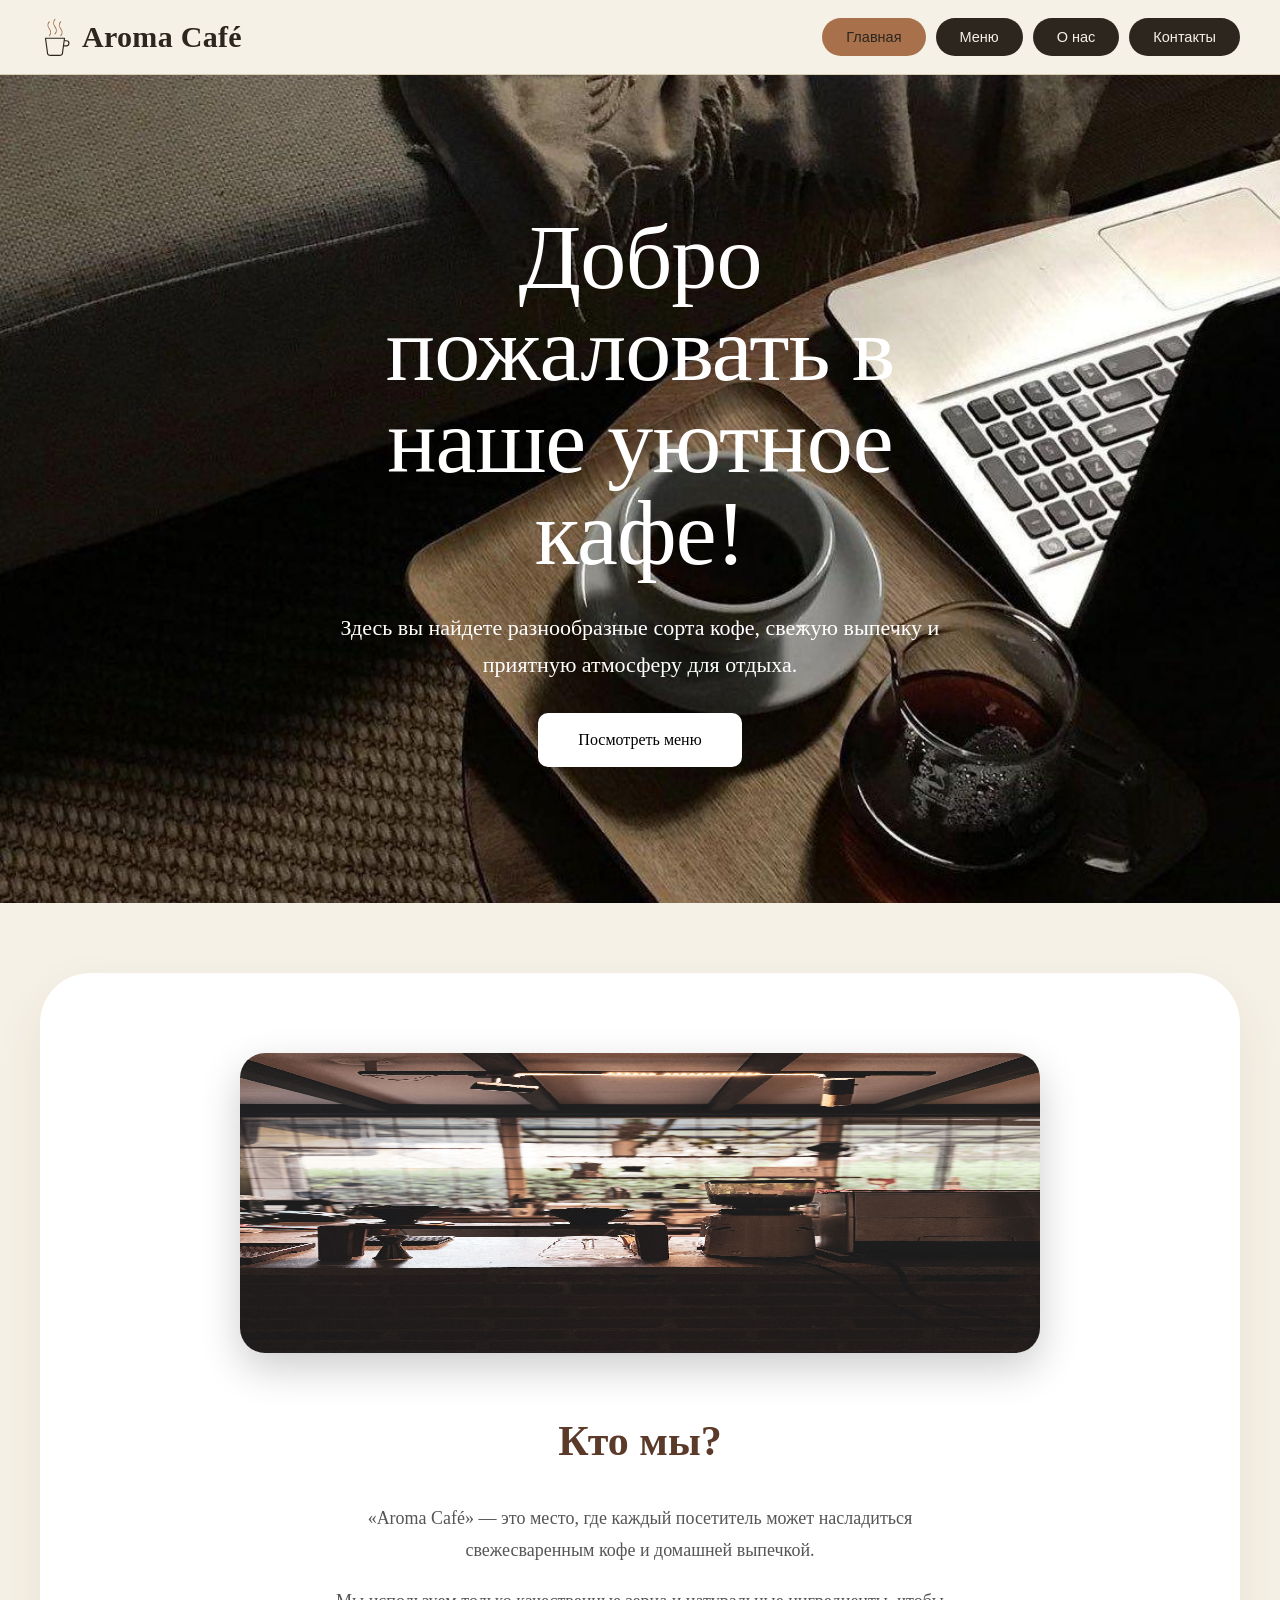
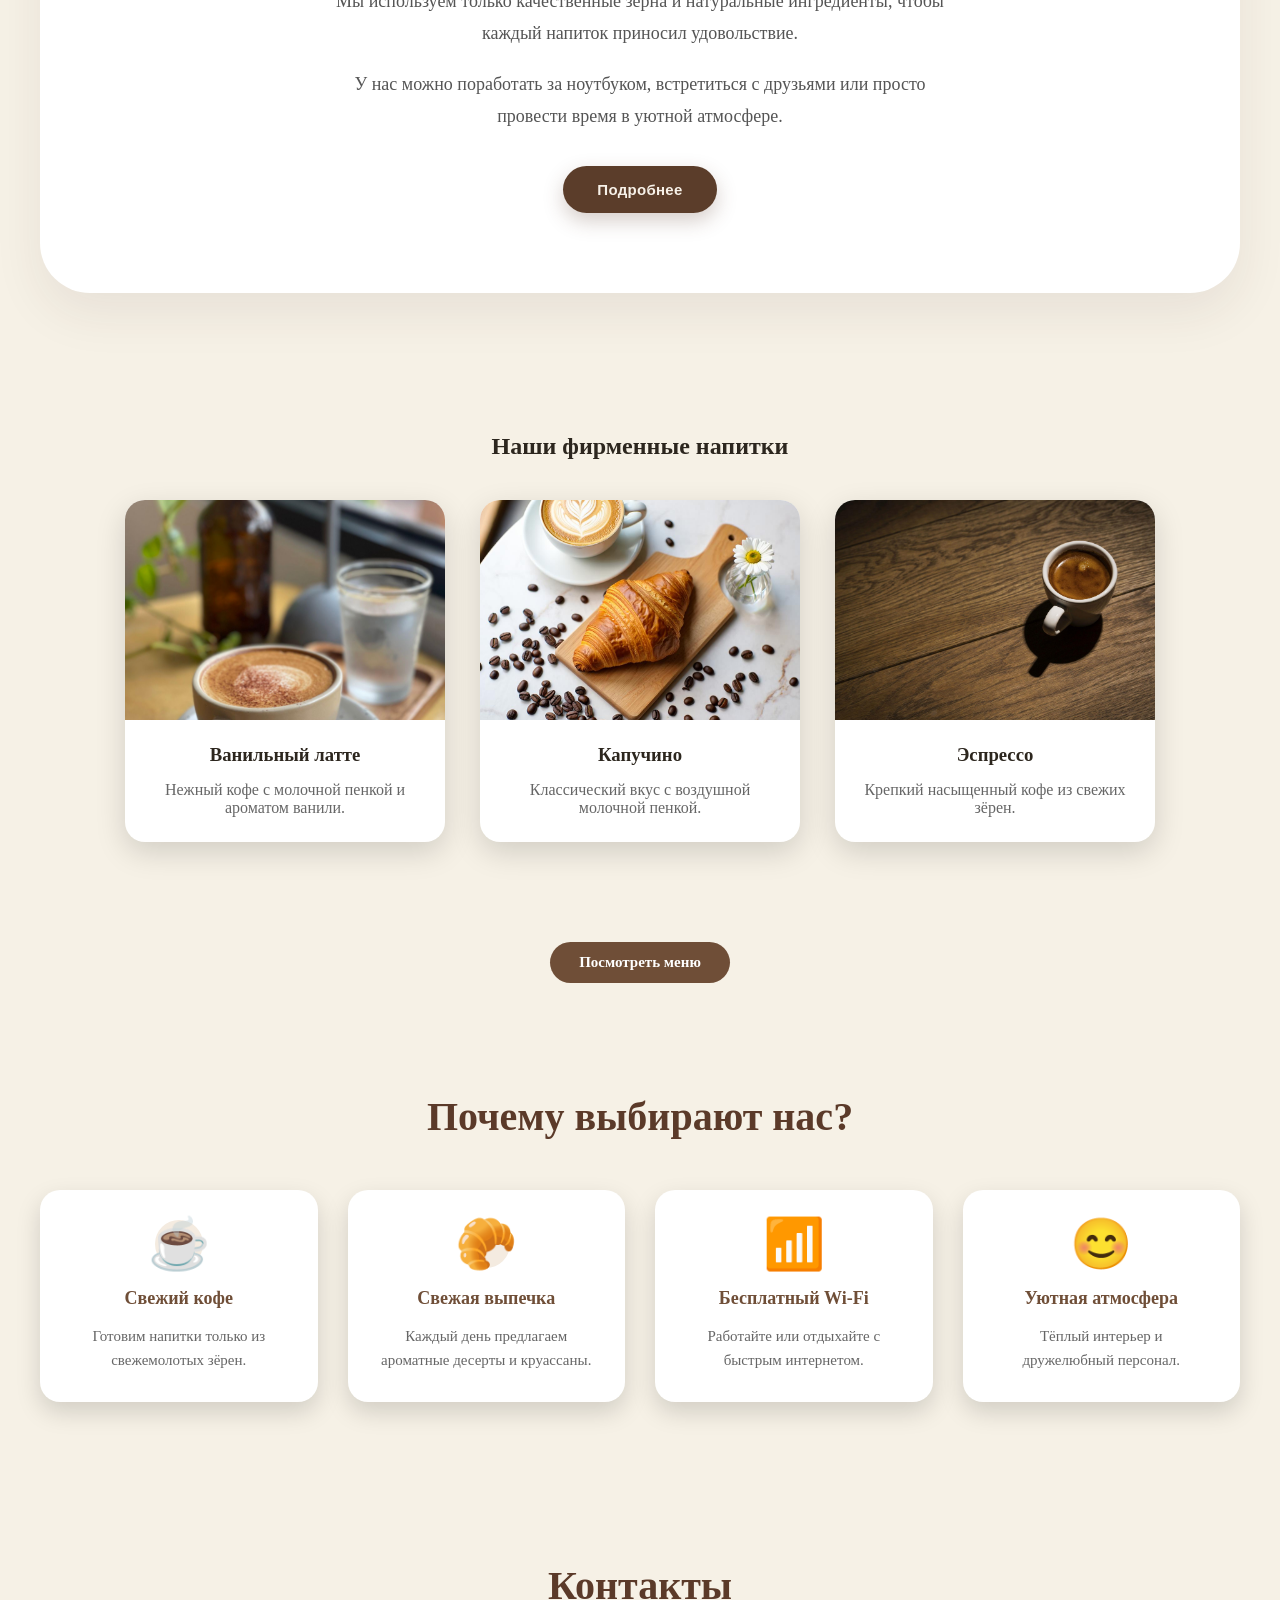
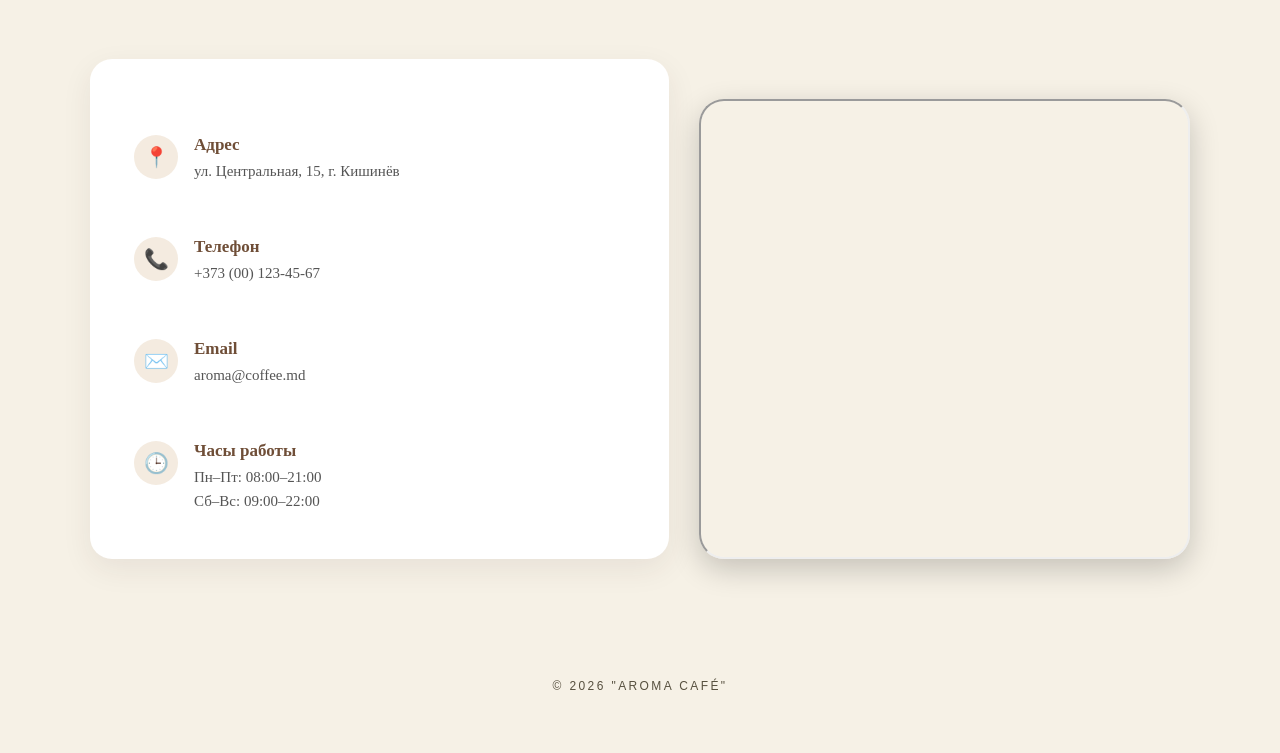
==== index.html @ 054bdc5b "Add files via upload" ====
<!DOCTYPE html>
<html lang="ru">
<head>
    <meta charset="UTF-8">
    <meta name="viewport" content="width=device-width, initial-scale=1.0">
    <title>Aroma Cafe</title>
    <link rel="stylesheet" href="style.css">
</head>
    <body>
         <header>
    <a href="#" class="brand">
      <svg viewBox="0 0 46 60" fill="none" xmlns="http://www.w3.org/2000/svg">
        <path d="M14 6C14 6 9 11 14 17C19 23 14 28 14 28" stroke="#a9714b" stroke-width="1.6" stroke-linecap="round"/>
        <path d="M23 2C23 2 18 8 23 14C28 20 23 25 23 25" stroke="#a9714b" stroke-width="1.6" stroke-linecap="round"/>
        <path d="M32 6C32 6 27 11 32 17C37 23 32 28 32 28" stroke="#a9714b" stroke-width="1.6" stroke-linecap="round"/>
        <path d="M8 32H38L35 54C35 56.7614 32.7614 59 30 59H16C13.2386 59 11 56.7614 11 54L8 32Z" stroke="#2c261e" stroke-width="1.8" stroke-linejoin="round"/>
        <path d="M38 36H41C43.2091 36 45 37.7909 45 40C45 42.2091 43.2091 44 41 44H36.5" stroke="#2c261e" stroke-width="1.8" stroke-linecap="round"/>
      </svg>
      <span>Aroma Сafé</span>
    </a>
    <nav>
      <a href="index.html" class="active">Главная</a>
      <a href="menu.html">Меню</a>
      <a href="about.html">О нас</a>
      <a href="contact.html">Контакты</a>
    </nav>
  </header>
 
        <main>
           <section class="hero">

    <div class="hero-content">
        <h1>Добро пожаловать в наше уютное кафе!</h1>

        <p>
            Здесь вы найдете разнообразные сорта кофе,
            свежую выпечку и приятную атмосферу
            для отдыха.
        </p>

        <a href="menu.html" class="hero-btn">
            Посмотреть меню
        </a>
    </div>

    <div class="hero-image">
        <img src="photo 4.jpeg" alt="Кофе">
    </div>

</section>
            
            <section class="abouting">
                <div class="about-image">
        <img src="photo coffeini.jpg"  alt="Наша кофейня">
    </div>
    <div class="about-text">
        <h2>Кто мы?</h2>
        <p>«Aroma Сafé» — это место, где каждый посетитель может насладиться свежесваренным кофе и домашней выпечкой.</p>
        <p> Мы используем только качественные зерна и натуральные ингредиенты, чтобы каждый напиток приносил удовольствие.</p>
        <p> У нас можно поработать за ноутбуком, встретиться с друзьями или просто провести время в уютной атмосфере.</p>
        <a href="about.html" class="button">Подробнее</a>
    </div>
</section>
            <section class="specials">
    <h2>Наши фирменные напитки</h2>

    <div class="cards">

        <div class="card">
            <img src="photo 2.jpeg" alt="Латте">
            <h3>Ванильный латте</h3>
            <p>Нежный кофе с молочной пенкой и ароматом ванили.</p>
        </div>

        <div class="card">
            <img src="photo.jpeg" alt="Капучино">
            <h3>Капучино</h3>
            <p>Классический вкус с воздушной молочной пенкой.</p>
        </div>

        <div class="card">
            <img src="photo 3.jpeg" alt="Эспрессо">
            <h3>Эспрессо</h3>
            <p>Крепкий насыщенный кофе из свежих зёрен.</p>
        </div>

    </div>
</section>
 <a href="menu.html" class="buttons">Посмотреть меню</a>
           <section class="advantages">
    <h2>Почему выбирают нас?</h2>

    <div class="advantages-container">

        <div class="advantage-card">
            <div class="icon">☕</div>
            <h3>Свежий кофе</h3>
            <p>Готовим напитки только из свежемолотых зёрен.</p>
        </div>

        <div class="advantage-card">
            <div class="icon">🥐</div>
            <h3>Свежая выпечка</h3>
            <p>Каждый день предлагаем ароматные десерты и круассаны.</p>
        </div>

        <div class="advantage-card">
            <div class="icon">📶</div>
            <h3>Бесплатный Wi-Fi</h3>
            <p>Работайте или отдыхайте с быстрым интернетом.</p>
        </div>

        <div class="advantage-card">
            <div class="icon">😊</div>
            <h3>Уютная атмосфера</h3>
            <p>Тёплый интерьер и дружелюбный персонал.</p>
        </div>

    </div>
</section>
            <section class="contacts">
    <h2>Контакты</h2>

    <div class="contact-container">
        <div class="contact-card">
            <div class="contact-item">
                <span>📍</span>
                <div>
                    <h3>Адрес</h3>
                    <p>ул. Центральная, 15, г. Кишинёв</p>
                </div>
            </div>
            <div class="contact-item">
                <span>📞</span>
                <div>
                    <h3>Телефон</h3>
                    <p>+373 (00) 123-45-67</p>
                </div>
            </div>
            <div class="contact-item">
                <span>✉️</span>
                <div>
                    <h3>Email</h3>
                    <p>aroma@coffee.md</p>
                </div>
            </div>
            <div class="contact-item">
                <span>🕒</span>
                <div>
                    <h3>Часы работы</h3>
                    <p>
                        Пн–Пт: 08:00–21:00<br>
                        Сб–Вс: 09:00–22:00
                    </p>
                    
                </div>
            </div>
</div>
        <div class="map">
    <iframe src="https://www.google.com/maps/embed?pb=!1m14!1m12!1m3!1d10874.224005740363!2d28.87950883563349!3d47.04894262319105!2m3!1f0!2f0!3f0!3m2!1i1024!2i768!4f13.1!5e0!3m2!1sru!2s!4v1784587267596!5m2!1sru!2s" 
    width="400" 
    height="300" s
    tyle="border:0;" 
    allowfullscreen="" 
    loading="lazy" 
    referrerpolicy="strict-origin-when-cross-origin"></iframe>
</div>
    </div>
</section>
        </main>
       <footer>© 2026 "Aroma Сafé"</footer>
    
<script src="script.js"></script>    
</body>
</html>
---- style.css ----
body {
    font-family: Arial, sans-serif;
    background-color: #fbf9f7;
    color: #3b2416;
}
 header{
    position: sticky;
    top: 0;
    z-index: 50;
    display:flex;
    align-items:center;
    justify-content:space-between;
    gap: 24px;
    padding: 18px 40px;
    background: var(--cream);
    border-bottom: 1px solid var(--line);
  }
 
  .brand{
    display:flex;
    align-items:center;
    gap: 12px;
    text-decoration:none;
    color: var(--ink);
  }
  .brand svg{ width: 30px; height: 38px; flex-shrink: 0; }
  .brand span{
    font-family:'Playfair Display', serif;
    font-weight: 600;
    font-size: 30px;
    letter-spacing: 0.01em;
  }
 
  nav{
    display:flex;
    align-items:center;
    gap: 10px;
    flex-wrap: wrap;
  }
  nav a{
    font-family:'Jost', sans-serif;
    font-size: 14.5px;
    font-weight: 500;
    color: var(--cream);
    text-decoration:none;
    background: var(--ink);
    padding: 11px 24px;
    border-radius: 999px;
    transition: background .25s ease, color .25s ease;
    white-space: nowrap;
  }
  nav a:hover{ background: #46392a; }
  nav a.active{
    background: var(--copper);
    color: var(--ink);
  }
 
  @media (max-width: 720px){
    header{
      flex-direction: column;
      align-items: flex-start;
      padding: 16px 20px;
    }
    nav{ width: 100%; justify-content: flex-start; }
    nav a{ padding: 9px 16px; font-size: 13.5px; }
  }
.hero {
    min-height: 100vh;
    display: flex;
    align-items: center;
    padding-left: 100px;
    padding-top: 90px;
    position: relative;
    overflow: hidden;
}

.hero-image {
    position: absolute;
    width: 100%;
    height: 100%;
    top: 0;
    left: 0;
}

.hero-image img {
    width: 100%;
    height: 100%;
    object-fit: cover;
    object-position: center;
}

.hero-content {
    color: white;
    position: relative;
    z-index: 2;
    max-width: 650px;
}

.hero-content h1{

    font-size:65px;

    line-height:1.2;

}

.hero-content p{

    margin:30px 0;

    font-size:22px;

    line-height:1.7;

}
.hero-btn{

    display:inline-block;

    padding:18px 40px;

    background:white;

    color:black;

    border-radius:10px;

    text-decoration:none;

}

main {
    padding-top: 0px;
}
.abouting{
    background: var(--bg-card);
    max-width: 900px;
    width: 100%;
    border-radius: 32px;
    padding: 40px 40px 56px;
    box-shadow: 0 20px 50px rgba(62, 42, 32, 0.08);
}

 .about-image{
    flex:1;
}

.about-image img{
    width: 800px;
    height: 300px;
    border-radius:25px;
    box-shadow:0 15px 40px rgba(0,0,0,.2);
    transition:.5s;
}

.about-image img:hover{
    transform:scale(1.04);
}
.about-text{
  text-align: center;
  flex:1;
}

.about-text h2{
  font-family: 'Fraunces', serif;
    font-weight: 600;
    font-size: clamp(28px, 4vw, 40px);
    color: var(--coffee-heading);
    margin: 0 0 28px;
    position: relative;
    display: inline-block;
}

.about-text h2::after{
  content: "";
    display: block;
    width: 46px;
    height: 3px;
    background: var(--coffee-btn);
    border-radius: 2px;
    margin: 14px auto 0;
    opacity: 0.6;
}

.about-text p{
  color: var(--coffee-body);
    font-size: 17px;
    line-height: 1.7;
    max-width: 640px;
    margin: 0 auto 18px;
  }

.about-text p:last-of-type{
  margin-bottom: 34px;
}

.button{
  display: inline-block;
  background: #5B3D2A;
  color: #F7F1E8;
  font-family: 'Nunito Sans', sans-serif;
  font-weight: 700;
  font-size: 15px;
  letter-spacing: 0.3px;
  text-decoration: none;
  padding: 15px 34px;
  border-radius: 999px;
  border: none;
  cursor: pointer;
  transition: background 0.25s ease, transform 0.25s ease, box-shadow 0.25s ease;
  box-shadow: 0 8px 20px rgba(91, 61, 42, 0.25);
}

.button:hover{
  background: #452D1E;
  transform: translateY(-2px);
  box-shadow: 0 12px 26px rgba(91, 61, 42, 0.32);
}

.button:focus-visible{
  outline: 3px solid #C9A27A;
  outline-offset: 3px;
}

@media (max-width: 640px){
  .abouting{
    padding: 24px 20px 40px;
    border-radius: 24px;
  }
  
  .about-text p{
    font-size: 15.5px;
  }
}
.buttons {
    padding: 12px 24px;
    background-color: #6f4e37 ;
    color: #fff;
    text-decoration: none;
    border-radius: 24px;
    font-size: 15px;
    font-weight: 600;
    cursor: pointer;
    width: 180px;
    display: block;
    text-align: center;
     margin: 30px auto;
}
.buttons:hover {
    background-color: #5a3e2d;
}
.advantages{
    padding: 80px 40px;
    text-align: center;
}

.advantages h2{
    font-size: 40px;
    color: #5b3a29;
    margin-bottom: 50px;
}

.advantages-container{
    display: flex;
    justify-content: center;
    flex-wrap: nowrap;
    gap: 20px;
    max-width: 1200px;
    margin: 0 auto;
}

.advantage-card{
    flex: 1 1 0;
    min-width: 0;
    padding: 36px 24px;
    background: #fff;
    border-radius: 20px;
    box-shadow: 0 8px 24px rgba(62, 42, 32, 0.06);
    transition: transform 0.3s ease, box-shadow 0.3s ease;
}

.advantage-card:hover{
    transform: translateY(-8px);
    box-shadow: 0 16px 36px rgba(62, 42, 32, 0.14);
}

.icon{
    width: 48px;
    height: 48px;
    display: flex;
    align-items: center;
    justify-content: center;
    margin: 0 auto 16px;
    background: #F4EBE0;
    border-radius: 50%;
    font-size: 20px;
}

.advantage-card h3{
    margin-bottom: 12px;
    color: #6f4e37;
    font-size: 18px;
}

.advantage-card p{
    color: #666;
    line-height: 1.6;
    font-size: 15px;
}
.abouting {
    background-color: #ffffff;
    padding: 30px;
    text-align: center;
    border-radius: 50px;
    margin: 30px auto;
    display: flex;
    flex-direction: column;
    align-items: center;
}
.about-intro {
    background-color: #ffffff;
    font-size: 20px;
    display: flex;
    flex-direction: column;
    align-items: center;
    color: #342419;
    margin-bottom: 20px;
    text-align: center;
    border-radius: 40px;
    padding: 30px;
    margin: 30px auto;
}
.font {
    font-size: 40px;
    color: #3b2416;
}
.contacts{
    padding: 80px 40px;
    text-align: center;
}

.contacts h2{
    font-size: 40px;
    color: #5b3a29;
    margin-bottom: 50px;
}

.contact-container{
    display: flex;
    justify-content: center;
    align-items: stretch;
    gap: 30px;
    max-width: 1100px;
    margin: 0 auto;
}

.contact-card{
    background: #fff;
    padding: 40px;
    border-radius: 24px;
    box-shadow: 0 10px 30px rgba(62, 42, 32, 0.08);
    flex: 1;
    text-align: left;
    display: flex;
    flex-direction: column;
    justify-content: center;
}

.contact-item{
    display: flex;
    align-items: flex-start;
    gap: 18px;
    margin-bottom: 28px;
}

.contact-item:last-child{
    margin-bottom: 0;
}

.contact-item span{
    width: 44px;
    height: 44px;
    flex-shrink: 0;
    display: flex;
    align-items: center;
    justify-content: center;
    background: #F4EBE0;
    border-radius: 50%;
    font-size: 20px;
}

.contact-item h3{
    margin: 0 0 4px;
    color: #6f4e37;
    font-size: 17px;
}

.contact-item p{
    margin: 0;
    color: #555;
    font-size: 15px;
    line-height: 1.6;
}

.map{
    flex: 1;
    display: flex;
    flex-direction: column;
}

.map h3{
    color: #6f4e37;
    font-size: 20px;
    margin: 0 0 16px;
    text-align: center;
}

.map iframe{
    width: 100%;
    flex: 1;
    border-radius: 24px;
    box-shadow: 0 10px 30px rgba(62, 42, 32, 0.08);
    display: block;
}
.footer p {
    background-color: #f8f1e7;
    color: #000000;
    text-align: center;
    padding: 20px 0;
}
:root{
    --cream: #f6f1e6;
    --cream-deep: #efe7d6;
    --ink: #2c261e;
    --ink-soft: #57503f;
    --copper: #a9714b;
    --copper-soft: #c79068;
    --line: #d9cdb4;
  }

  *{box-sizing:border-box; margin:0; padding:0;}

  body{
    background: var(--cream);
    color: var(--ink);
    font-family:'Cormorant Garamond', serif;
    -webkit-font-smoothing: antialiased;
  }

  .eyebrow{
    font-family:'Jost', sans-serif;
    font-size: 13px;
    letter-spacing: 0.35em;
    text-transform: uppercase;
    color: var(--copper);
    font-weight: 500;
  }

  .hero{
    min-height: 92vh;
    display:flex;
    flex-direction:column;
    align-items:center;
    justify-content:center;
    text-align:center;
    padding: 60px 24px;
    position:relative;
    overflow:hidden;
  }

  .hero::before{
    content:"";
    position:absolute;
    top:-120px; left:50%;
    transform:translateX(-50%);
    width:560px; height:560px;
    background: radial-gradient(circle, rgba(169,113,75,0.10) 0%, rgba(169,113,75,0) 70%);
    pointer-events:none;
  }

  .steam{
    width: 46px;
    height: 60px;
    margin-bottom: 22px;
    opacity: 0.85;
  }

  .hero .eyebrow{ margin-bottom: 22px; }

  .hero h1{
    font-family:'Playfair Display', serif;
    font-weight: 500;
    font-size: clamp(48px, 9vw, 92px);
    line-height: 1;
    letter-spacing: -0.01em;
  }
  .hero h1 em{
    font-style: italic;
    font-weight: 500;
    color: var(--copper);
  }

  .divider{
    display:flex;
    align-items:center;
    gap: 14px;
    margin: 34px 0 22px;
  }
  .divider .bar{
    width: 90px;
    height: 1px;
    background: var(--line);
  }
  .divider .diamond{
    width: 7px; height: 7px;
    background: var(--copper);
    transform: rotate(45deg);
  }

  .menu-link{
    font-family:'Jost', sans-serif;
    font-size: 13px;
    letter-spacing: 0.3em;
    text-transform: uppercase;
    color: var(--ink);
    text-decoration:none;
    font-weight: 500;
    border-bottom: 1px solid var(--ink);
    padding-bottom: 4px;
    transition: color .25s ease, border-color .25s ease;
  }
  .menu-link:hover{ color: var(--copper); border-color: var(--copper); }

  /* ---------- MENU ---------- */
  .menu-section{
    max-width: 980px;
    margin: 0 auto;
    padding: 100px 24px 120px;
  }

  .menu-header{
    text-align:center;
    margin-bottom: 70px;
  }
  .menu-header .eyebrow{ margin-bottom: 18px; }
  .menu-header h2{
    font-family:'Playfair Display', serif;
    font-style: italic;
    font-weight: 500;
    font-size: clamp(36px, 5vw, 54px);
    color: var(--ink);
  }

  .category{
    margin-bottom: 76px;
  }
  .category:last-child{ margin-bottom: 0; }

  .category-title{
    display:flex;
    align-items:center;
    gap: 18px;
    margin-bottom: 40px;
  }
  .category-title h3{
    font-family:'Playfair Display', serif;
    font-weight: 600;
    font-size: 28px;
    letter-spacing: 0.06em;
    text-transform: uppercase;
    color: var(--copper);
    white-space: nowrap;
  }
  .category-title .rule{
    flex:1;
    height:1px;
    background: var(--line);
  }

  .items{
    display:grid;
    grid-template-columns: 1fr 1fr;
    column-gap: 56px;
    row-gap: 34px;
  }

  .item{
    display:flex;
    flex-direction:column;
  }
  .item-top{
    display:flex;
    align-items:baseline;
    gap: 10px;
  }
  .item-name{
    font-family:'Playfair Display', serif;
    font-weight: 500;
    font-size: 22px;
    color: var(--ink);
    white-space: nowrap;
  }
  .item-leader{
    flex:1;
    border-bottom: 1.5px dotted var(--line);
    transform: translateY(-5px);
  }
  .item-price{
    font-family:'Jost', sans-serif;
    font-size: 17px;
    font-weight: 500;
    color: var(--copper);
    white-space: nowrap;
  }
  .item-desc{
    margin-top: 6px;
    font-size: 17px;
    line-height: 1.45;
    color: var(--ink-soft);
    font-style: italic;
  }

  footer{
    text-align:center;
    padding: 40px 24px 60px;
    font-family:'Jost', sans-serif;
    font-size: 12px;
    letter-spacing: 0.2em;
    text-transform: uppercase;
    color: var(--ink-soft);
  }

  @media (max-width: 640px){
    .items{ grid-template-columns: 1fr; }
    .menu-section{ padding: 70px 20px 90px; }
    .category-title h3{ font-size: 22px; }
  }
    
.special-offers{
    max-width: 700px;
    width: 90%;
    margin: 60px auto;
    padding: 48px 56px;
    background: #fff;
    border-radius: 28px;
    box-shadow: 0 20px 50px rgba(0, 0, 0, 0.2);
    text-align: center;
}

.special-offers h2{
    color: #5b3a29;
    font-size: 28px;
    margin: 0 0 16px;
}

.special-offers > p{
    color: #555;
    font-size: 16px;
    line-height: 1.7;
    max-width: 560px;
    margin: 0 auto 24px;
}

.special-offers ul{
    list-style: none;
    padding: 0;
    margin: 0 auto 28px;
    max-width: 480px;
    text-align: left;
}

.special-offers li{
    padding: 14px 0 14px 34px;
    position: relative;
    border-bottom: 1px solid #f0e6da;
    color: #444;
    font-size: 15px;
}

.special-offers li:last-child{
    border-bottom: none;
}

.special-offers li::before{
    content: "☕";
    position: absolute;
    left: 0;
    top: 12px;
}
.special-offers {
    background-color: #fbfbfbfe;
    padding: 20px;
    border-radius: 20px;
    margin-top: 30px;
    font-family: Arial, sans-serif;
    font-size: 17px;
}
.why-choose-us{
    background: #ffffff;
    text-align: center;
    border-radius: 30px;
    max-width: 700px;
    margin: 50px auto;
    padding: 45px 40px 40px;
    box-shadow: 0 10px 30px rgba(0,0,0,.08);
}

.why-choose-us h2{
    color: #3c1c00;
    font-size: 32px;
    margin-bottom: 16px;
}

.why-choose-us > p{
    color: #3b2416;
    font-size: 16px;
    margin-bottom: 20px;
}

.why-choose-us ul{
    list-style: none;
    padding: 0;
    margin: 0 auto 24px;
    max-width: 420px;
    text-align: left;
}

.why-choose-us li{
    padding: 12px 0 12px 8px;
    font-size: 16px;
    color: #3b2416;
    border-bottom: 1px solid #f0e6da;
}

.why-choose-us li:last-child{
    border-bottom: none;
}
.about-us,
.history,
.values{
    max-width: 800px;
    margin: 50px auto;
    padding: 48px 56px;
    border-radius: 28px;
    text-align: left;
}

.about-us h2,
.history h2,
.values h2{
    font-family: Georgia, serif;
    font-size: 28px;
    margin: 0 0 20px;
    text-align: center;
}

.about-us p,
.history p,
.values p{
    font-size: 16px;
    line-height: 1.8;
    margin: 0 0 16px;
}

/* блок 1 — светлый, "визитка" */
.about-us{
    background: #fff;
    box-shadow: 0 15px 40px rgba(62, 42, 32, 0.08);
}
.about-us h2{
    color: #3c1c00;
}
.about-us p{
    color: #5a4a3f;
}

/* блок 2 — тёмный акцент, "история" читается как рассказ */
.history{
    background: #3b2416;
    box-shadow: 0 15px 40px rgba(0, 0, 0, 0.25);
}
.history h2{
    color: #f4ebe0;
}
.history p{
    color: #d9c7b8;
}

/* блок 3 — светлый, но с выделенным списком-манифестом */
.values{
    background: #fff;
    box-shadow: 0 15px 40px rgba(62, 42, 32, 0.08);
    text-align: center;
}
.values h2{
    color: #3c1c00;
}
.values > p{
    color: #5a4a3f;
    text-align: center;
}

.values ul{
    list-style: none;
    padding: 0;
    margin: 24px auto 0;
    max-width: 480px;
    text-align: left;
}

.values li{
    padding: 12px 0 12px 34px;
    position: relative;
    color: #3b2416;
    font-size: 16px;
    border-bottom: 1px solid #f0e6da;
}

.values li:last-child{
    border-bottom: none;
}

.values li::before{
    content: "✓";
    position: absolute;
    left: 0;
    color: #a36b3f;
    font-weight: bold;
}
.advantages{
    padding:80px 40px;
    text-align:center;
}

.advantages h2{
    font-size:40px;
    color:#5b3a29;
    margin-bottom:50px;
}

.advantages-container{
    display:flex;
    justify-content:center;
    flex-wrap:wrap;
    gap:30px;
}

.advantage-card{
    width:250px;
    padding:30px;
    background:white;
    border-radius:20px;
    box-shadow:0 10px 25px rgba(0,0,0,.15);
    transition:.3s;
}

.advantage-card:hover{
    transform:translateY(-10px);
    box-shadow:0 15px 35px rgba(0,0,0,.2);
}

.icon{
    font-size:50px;
    margin-bottom:20px;
}

.advantage-card h3{
    margin-bottom:15px;
    color:#6f4e37;
}

.advantage-card p{
    color:#666;
    line-height:1.6;
}
 .contact-section{
    max-width: 1100px;
    margin: 0 auto;
    padding: 100px 24px 60px;
  }
 
  .contact-grid{
    display:grid;
    grid-template-columns: 1fr 1fr;
    gap: 32px;
  }
 
  .contact-card{
    border-radius: 22px;
    padding: 46px 44px;
  }
  .contact-card.light{
    background: #fff;
    box-shadow: 0 18px 40px rgba(44,38,30,0.06);
  }
  .contact-card.dark{
    background: var(--ink);
    color: var(--cream);
  }
 
  .contact-card h2{
    font-family:'Playfair Display', serif;
    font-weight: 600;
    font-size: 26px;
    margin-bottom: 18px;
    color: var(--ink);
  }
  .contact-card.dark h2{ color: var(--cream); }
 
  .contact-card > p{
    font-size: 17px;
    line-height: 1.65;
    color: var(--ink-soft);
  }
 
  .contact-item{
    display:flex;
    align-items:flex-start;
    gap: 16px;
    margin-top: 26px;
  }
  .contact-item:first-of-type{ margin-top: 30px; }
  .contact-item .icon-badge{
    width: 44px;
    height: 44px;
    border-radius: 50%;
    background: rgba(255,255,255,0.08);
    display:flex;
    align-items:center;
    justify-content:center;
    flex-shrink:0;
  }
  .contact-item .icon-badge svg{ width: 19px; height: 19px; }
  .contact-item .label{
    font-family:'Jost', sans-serif;
    font-size: 12px;
    letter-spacing: 0.15em;
    text-transform: uppercase;
    color: var(--copper-soft);
    margin-bottom: 4px;
  }
  .contact-item .value{
    font-family:'Playfair Display', serif;
    font-weight: 600;
    font-size: 18px;
    color: var(--cream);
  }
 
  .hours-section{
    max-width: 1100px;
    margin: 0 auto;
    padding: 40px 24px 120px;
    text-align:center;
  }
  .hours-section h2{
    font-family:'Playfair Display', serif;
    font-weight: 600;
    font-size: 34px;
    margin-bottom: 48px;
  }
  .hours-grid{
    display:grid;
    grid-template-columns: 1fr 1fr;
    gap: 28px;
    max-width: 720px;
    margin: 0 auto;
  }
  .hours-card{
    border-radius: 20px;
    padding: 38px 24px;
  }
  .hours-card.light{
    background: #fff;
    box-shadow: 0 18px 40px rgba(44,38,30,0.06);
  }
  .hours-card.dark{
    background: var(--ink);
    color: var(--cream);
  }
  .hours-card .label{
    font-family:'Jost', sans-serif;
    font-size: 12.5px;
    letter-spacing: 0.2em;
    text-transform: uppercase;
    color: var(--copper);
    margin-bottom: 14px;
  }
  .hours-card.dark .label{ color: var(--copper-soft); }
  .hours-card .time{
    font-family:'Playfair Display', serif;
    font-weight: 600;
    font-size: 32px;
    margin-bottom: 10px;
  }
  .hours-card .days{
    font-size: 16px;
    font-style: italic;
    color: var(--ink-soft);
  }
  .hours-card.dark .days{ color: #cfc4b0; }
 
  @media (max-width: 760px){
    .contact-grid{ grid-template-columns: 1fr; }
    .hours-grid{ grid-template-columns: 1fr; }
    .contact-card{ padding: 34px 26px; }
  }
  .value a {
    color: #fbf6f2;
    text-decoration: none;
    font-weight: bold;
}

.contacts a:hover {
    text-decoration: underline;
    color: #8b5e3c;
}
.specials{
    text-align:center;
    padding:70px 30px;
}

.cards{
    display:flex;
    justify-content:center;
    gap:35px;
    flex-wrap:wrap;
    margin-top:40px;
}

.card{
    width:320px;
    background:white;
    border-radius:20px;
    overflow:hidden;
    box-shadow:0 10px 30px rgba(0,0,0,.15);
    transition:.4s;
    cursor:pointer;
}

.card img{
    width:100%;
    height:220px;
    object-fit:cover;
}

.card h3{
    margin-top:20px;
}

.card p{
    padding:15px 20px 25px;
    color:#666;
}
.card{
    transition:.4s;
}

.card img{
    transition:.5s;
}

.card.active{
    transform:scale(1.05);
}

.card.active img{
    transform:scale(1.1);
}
.abouting{
    display:flex;
    align-items:center;
    justify-content:space-between;
    gap:60px;

    padding:80px;
    margin:70px auto;

    max-width:1200px;
}

.about-text{
    flex:1;
}

.about-text h2{
    font-size:42px;
    color:#5b3a29;
    margin-bottom:20px;
}

.about-text p{
    font-size:18px;
    line-height:1.8;
    color:#555;
    margin-bottom:18px;
}

.about-image{
    flex:1;
}

.about-image img{
    width: 800px;
    height: 300px;
    border-radius:25px;
    box-shadow:0 15px 40px rgba(0,0,0,.2);
    transition:.5s;
}

.about-image img:hover{
    transform:scale(1.04);
}
.map{
    margin-top:40px;
    display:flex;
    justify-content:center;
}

.map iframe{
    border-radius:25px;
    box-shadow:0 10px 30px rgba(0,0,0,.2);
}
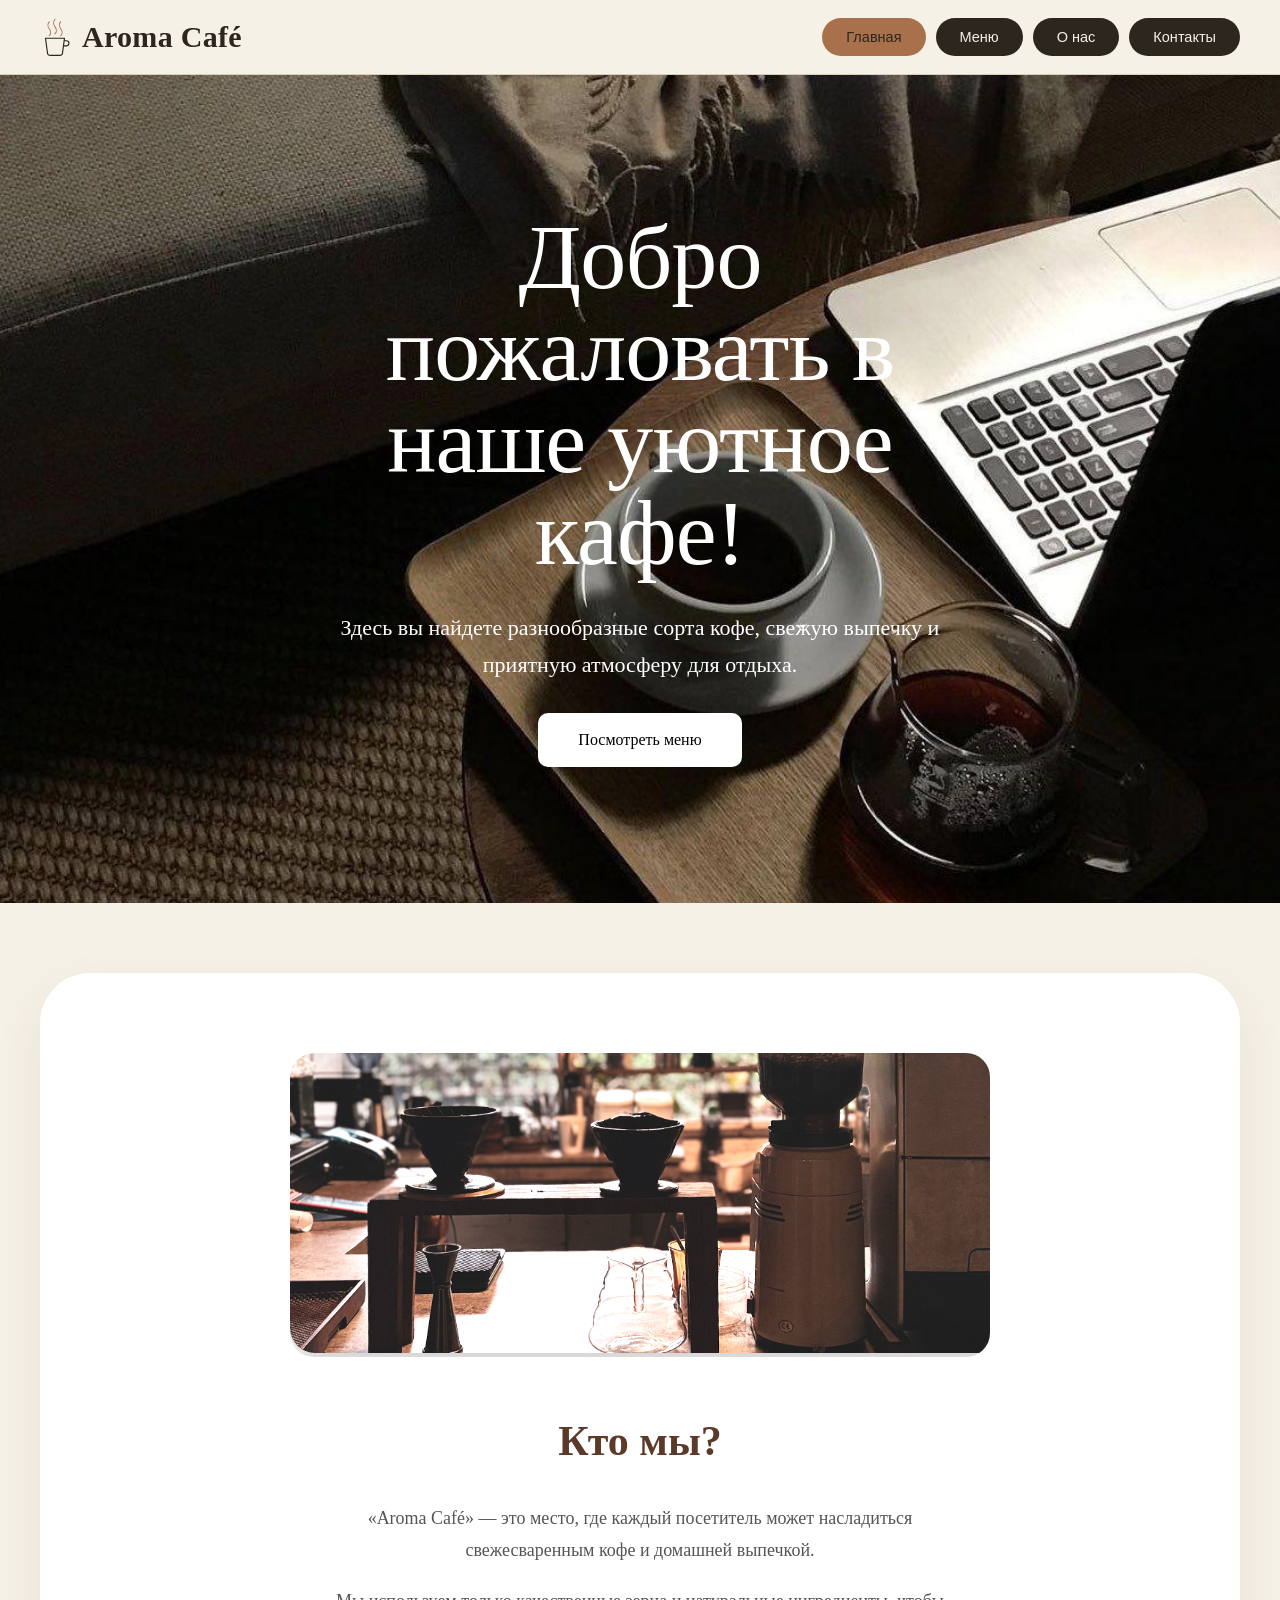
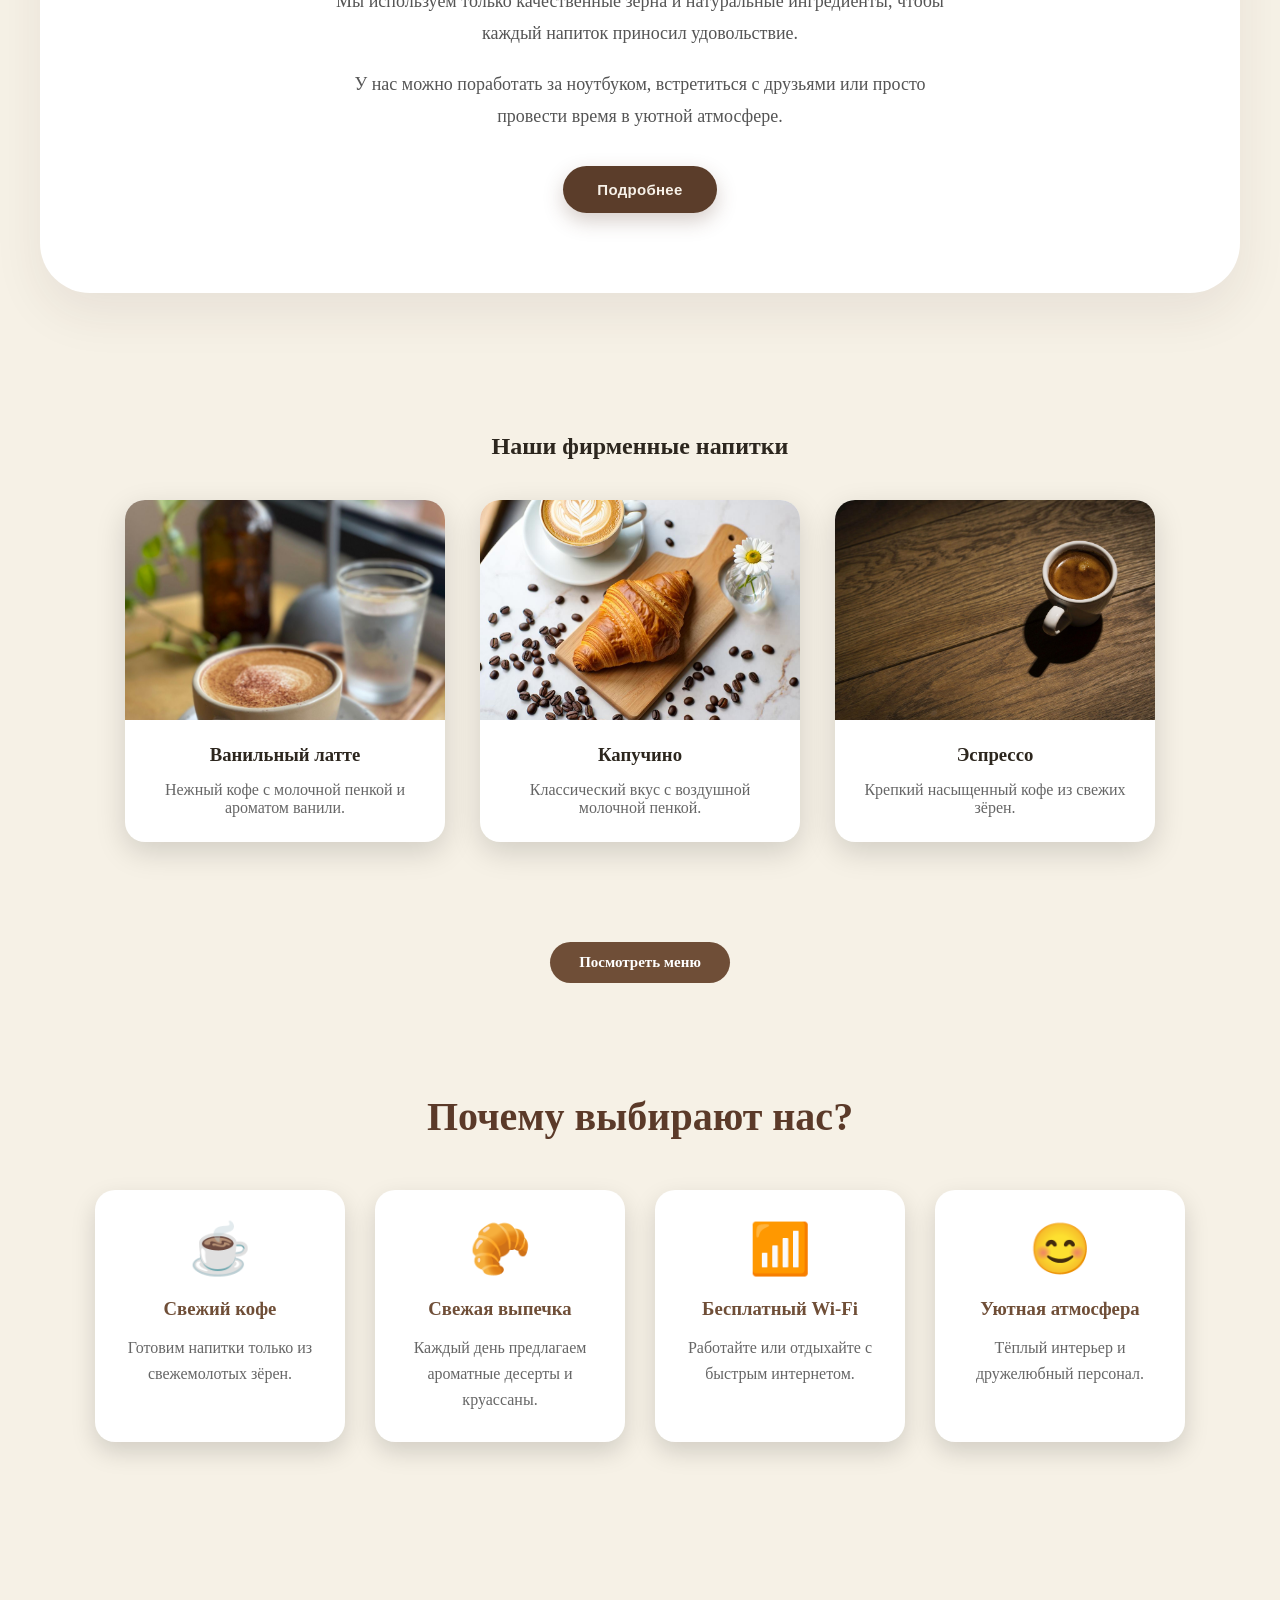
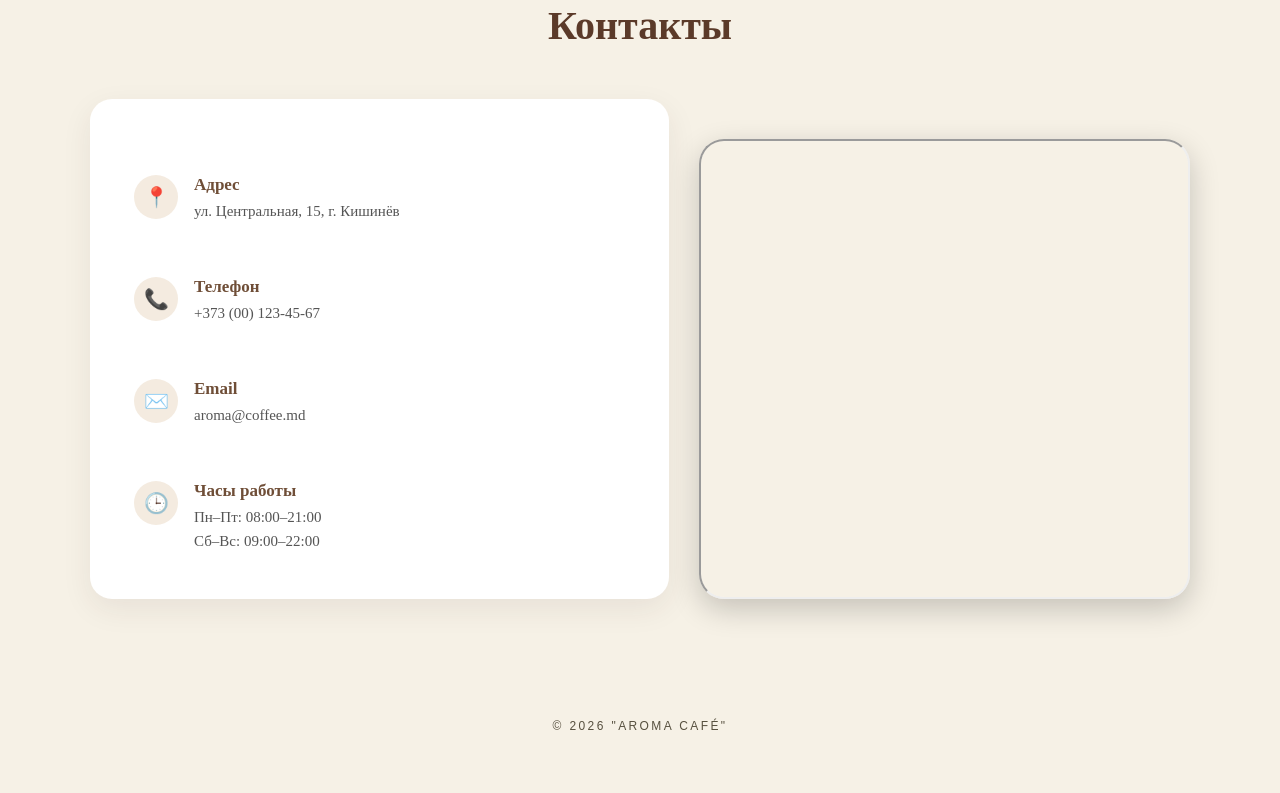
==== commit 19f4d768: "Add files via upload" ====
--- a/index.html
+++ b/index.html
@@ -3,7 +3,8 @@
 <head>
     <meta charset="UTF-8">
     <meta name="viewport" content="width=device-width, initial-scale=1.0">
-    <title>Aroma Cafe</title>
+    <link rel="icon" type="image/svg+xmlns" href="./logomark.svg">
+    <title>Главная</title>
     <link rel="stylesheet" href="style.css">
 </head>
     <body>
@@ -169,7 +170,5 @@
 </section>
         </main>
        <footer>© 2026 "Aroma Сafé"</footer>
-    
-<script src="script.js"></script>    
 </body>
 </html>
--- a/style.css
+++ b/style.css
@@ -132,30 +132,34 @@
 main {
     padding-top: 0px;
 }
-.abouting{
+  .abouting {
+  display: flex;
+  flex-direction: column;
+  gap: 24px; 
     background: var(--bg-card);
-    max-width: 900px;
-    width: 100%;
+    max-width: 100px;
     border-radius: 32px;
     padding: 40px 40px 56px;
     box-shadow: 0 20px 50px rgba(62, 42, 32, 0.08);
 }
 
- .about-image{
-    flex:1;
-}
-
-.about-image img{
-    width: 800px;
-    height: 300px;
-    border-radius:25px;
-    box-shadow:0 15px 40px rgba(0,0,0,.2);
-    transition:.5s;
-}
-
-.about-image img:hover{
-    transform:scale(1.04);
-}
+.about-image {
+  
+  width: 100%;
+  max-width: 700px;
+  margin: 0 auto;   /* убрали 24px снизу — отступ теперь только через gap */
+  border-radius: 24px;
+  overflow: hidden;
+}
+
+.about-image img {
+  width: 100%;
+  height: 100%;
+  object-fit: cover;
+  object-position: center 60%;  /* сдвигаем фокус ниже, на стойку/кофе, а не на потолок */
+  filter: brightness(1.15) saturate(1.1); /* немного светлее и теплее */
+}
+
 .about-text{
   text-align: center;
   flex:1;
@@ -169,7 +173,9 @@
     margin: 0 0 28px;
     position: relative;
     display: inline-block;
-}
+
+}
+
 
 .about-text h2::after{
   content: "";
@@ -250,62 +256,50 @@
     background-color: #5a3e2d;
 }
 .advantages{
-    padding: 80px 40px;
-    text-align: center;
+    padding:80px 40px;
+    text-align:center;
 }
 
 .advantages h2{
-    font-size: 40px;
-    color: #5b3a29;
-    margin-bottom: 50px;
+    font-size:40px;
+    color:#5b3a29;
+    margin-bottom:50px;
 }
 
 .advantages-container{
-    display: flex;
-    justify-content: center;
-    flex-wrap: nowrap;
-    gap: 20px;
-    max-width: 1200px;
-    margin: 0 auto;
+    display:flex;
+    justify-content:center;
+    flex-wrap:wrap;
+    gap:30px;
 }
 
 .advantage-card{
-    flex: 1 1 0;
-    min-width: 0;
-    padding: 36px 24px;
-    background: #fff;
-    border-radius: 20px;
-    box-shadow: 0 8px 24px rgba(62, 42, 32, 0.06);
-    transition: transform 0.3s ease, box-shadow 0.3s ease;
+    width:250px;
+    padding:30px;
+    background:white;
+    border-radius:20px;
+    box-shadow:0 10px 25px rgba(0,0,0,.15);
+    transition:.3s;
 }
 
 .advantage-card:hover{
-    transform: translateY(-8px);
-    box-shadow: 0 16px 36px rgba(62, 42, 32, 0.14);
+    transform:translateY(-10px);
+    box-shadow:0 15px 35px rgba(0,0,0,.2);
 }
 
 .icon{
-    width: 48px;
-    height: 48px;
-    display: flex;
-    align-items: center;
-    justify-content: center;
-    margin: 0 auto 16px;
-    background: #F4EBE0;
-    border-radius: 50%;
-    font-size: 20px;
+    font-size:50px;
+    margin-bottom:20px;
 }
 
 .advantage-card h3{
-    margin-bottom: 12px;
-    color: #6f4e37;
-    font-size: 18px;
+    margin-bottom:15px;
+    color:#6f4e37;
 }
 
 .advantage-card p{
-    color: #666;
-    line-height: 1.6;
-    font-size: 15px;
+    color:#666;
+    line-height:1.6;
 }
 .abouting {
     background-color: #ffffff;
@@ -620,213 +614,134 @@
     font-style: italic;
   }
 
-  footer{
-    text-align:center;
-    padding: 40px 24px 60px;
-    font-family:'Jost', sans-serif;
-    font-size: 12px;
-    letter-spacing: 0.2em;
-    text-transform: uppercase;
-    color: var(--ink-soft);
-  }
-
   @media (max-width: 640px){
     .items{ grid-template-columns: 1fr; }
     .menu-section{ padding: 70px 20px 90px; }
     .category-title h3{ font-size: 22px; }
   }
     
-.special-offers{
-    max-width: 700px;
-    width: 90%;
-    margin: 60px auto;
-    padding: 48px 56px;
+.about-section{
+    background: var(--cream-deep);
+    padding: 100px 24px 120px;
+  }
+  .about-wrap{
+    max-width: 720px;
+    margin: 0 auto;
+    display:flex;
+    flex-direction:column;
+    gap: 28px;
+  }
+ 
+  .about-card{
     background: #fff;
-    border-radius: 28px;
-    box-shadow: 0 20px 50px rgba(0, 0, 0, 0.2);
+    border-radius: 22px;
+    padding: 44px 48px;
+    box-shadow: 0 18px 40px rgba(44,38,30,0.06);
+  }
+  .about-card.dark{
+    background: var(--ink);
+    color: var(--cream);
+  }
+  .about-card.narrow{
+    max-width: 560px;
+    margin: 0 auto;
+    width: 100%;
+  }
+ 
+  .about-card h2{
+    font-family:'Playfair Display', serif;
+    font-weight: 600;
+    font-size: 28px;
     text-align: center;
-}
-
-.special-offers h2{
-    color: #5b3a29;
-    font-size: 28px;
-    margin: 0 0 16px;
-}
-
-.special-offers > p{
-    color: #555;
-    font-size: 16px;
-    line-height: 1.7;
-    max-width: 560px;
-    margin: 0 auto 24px;
-}
-
-.special-offers ul{
-    list-style: none;
-    padding: 0;
-    margin: 0 auto 28px;
-    max-width: 480px;
-    text-align: left;
-}
-
-.special-offers li{
-    padding: 14px 0 14px 34px;
-    position: relative;
-    border-bottom: 1px solid #f0e6da;
-    color: #444;
+    margin-bottom: 22px;
+    color: var(--ink);
+  }
+  .about-card.dark h2{ color: var(--cream); }
+ 
+  .about-card p{
+    font-size: 18px;
+    line-height: 1.65;
+    color: var(--ink-soft);
+    text-align: center;
+  }
+  .about-card.dark p{ color: #e7dfd0; }
+  .about-card p + p{ margin-top: 16px; }
+ 
+  .about-lead{
+    text-align:center;
+    font-size: 17px;
+    color: var(--ink-soft);
+    margin-bottom: 8px;
+  }
+  .about-sub{
+    text-align:center;
+    font-family:'Jost', sans-serif;
+    font-size: 13px;
+    letter-spacing: 0.15em;
+    text-transform: uppercase;
+    color: var(--copper);
+    margin-bottom: 26px;
+  }
+ 
+  .check-list{
+    list-style:none;
+    max-width: 420px;
+    margin: 0 auto;
+  }
+  .check-list li{
+    display:flex;
+    align-items:center;
+    gap: 12px;
+    padding: 12px 0;
+    border-bottom: 1px dotted var(--line);
+    font-size: 17px;
+    color: var(--ink-soft);
+  }
+  .check-list li:last-child{ border-bottom: none; }
+  .check-list .mark{
+    color: var(--copper);
+    font-weight: 600;
+    flex-shrink:0;
+  }
+ 
+  .perk-list{
+    list-style:none;
+    max-width: 420px;
+    margin: 0 auto;
+  }
+  .perk-list li{
+    display:flex;
+    align-items:baseline;
+    gap:20px;
+    padding: 12px 0;
+    border-bottom: 1px dotted var(--line);
+    font-size: 17px;
+    color: var(--ink-soft);
+  }
+  .perk-list li:last-child{ border-bottom: none; }
+  .perk-list .icon{
+    width: 30px;
+    height: 30px;
+    border-radius: 50%;
+    background: var(--cream-deep);
+    display:flex;
+    align-items:center;
+    justify-content:center;
     font-size: 15px;
-}
-
-.special-offers li:last-child{
-    border-bottom: none;
-}
-
-.special-offers li::before{
-    content: "☕";
-    position: absolute;
-    left: 0;
-    top: 12px;
-}
-.special-offers {
-    background-color: #fbfbfbfe;
-    padding: 20px;
-    border-radius: 20px;
-    margin-top: 30px;
-    font-family: Arial, sans-serif;
-    font-size: 17px;
-}
-.why-choose-us{
-    background: #ffffff;
-    text-align: center;
-    border-radius: 30px;
-    max-width: 700px;
-    margin: 50px auto;
-    padding: 45px 40px 40px;
-    box-shadow: 0 10px 30px rgba(0,0,0,.08);
-}
-
-.why-choose-us h2{
-    color: #3c1c00;
-    font-size: 32px;
-    margin-bottom: 16px;
-}
-
-.why-choose-us > p{
-    color: #3b2416;
-    font-size: 16px;
-    margin-bottom: 20px;
-}
-
-.why-choose-us ul{
-    list-style: none;
-    padding: 0;
-    margin: 0 auto 24px;
-    max-width: 420px;
-    text-align: left;
-}
-
-.why-choose-us li{
-    padding: 12px 0 12px 8px;
-    font-size: 16px;
-    color: #3b2416;
-    border-bottom: 1px solid #f0e6da;
-}
-
-.why-choose-us li:last-child{
-    border-bottom: none;
-}
-.about-us,
-.history,
-.values{
-    max-width: 800px;
-    margin: 50px auto;
-    padding: 48px 56px;
-    border-radius: 28px;
-    text-align: left;
-}
-
-.about-us h2,
-.history h2,
-.values h2{
-    font-family: Georgia, serif;
-    font-size: 28px;
-    margin: 0 0 20px;
-    text-align: center;
-}
-
-.about-us p,
-.history p,
-.values p{
-    font-size: 16px;
-    line-height: 1.8;
-    margin: 0 0 16px;
-}
-
-/* блок 1 — светлый, "визитка" */
-.about-us{
-    background: #fff;
-    box-shadow: 0 15px 40px rgba(62, 42, 32, 0.08);
-}
-.about-us h2{
-    color: #3c1c00;
-}
-.about-us p{
-    color: #5a4a3f;
-}
-
-/* блок 2 — тёмный акцент, "история" читается как рассказ */
-.history{
-    background: #3b2416;
-    box-shadow: 0 15px 40px rgba(0, 0, 0, 0.25);
-}
-.history h2{
-    color: #f4ebe0;
-}
-.history p{
-    color: #d9c7b8;
-}
-
-/* блок 3 — светлый, но с выделенным списком-манифестом */
-.values{
-    background: #fff;
-    box-shadow: 0 15px 40px rgba(62, 42, 32, 0.08);
-    text-align: center;
-}
-.values h2{
-    color: #3c1c00;
-}
-.values > p{
-    color: #5a4a3f;
-    text-align: center;
-}
-
-.values ul{
-    list-style: none;
-    padding: 0;
-    margin: 24px auto 0;
-    max-width: 480px;
-    text-align: left;
-}
-
-.values li{
-    padding: 12px 0 12px 34px;
-    position: relative;
-    color: #3b2416;
-    font-size: 16px;
-    border-bottom: 1px solid #f0e6da;
-}
-
-.values li:last-child{
-    border-bottom: none;
-}
-
-.values li::before{
-    content: "✓";
-    position: absolute;
-    left: 0;
-    color: #a36b3f;
-    font-weight: bold;
-}
+    flex-shrink:0;
+  }
+ 
+  .about-closing{
+    text-align:center;
+    font-size: 16.5px;
+    font-style: italic;
+    color: var(--ink-soft);
+    margin-top: 26px;
+  }
+ 
+  @media (max-width: 640px){
+    .about-card{ padding: 34px 26px; }
+  }
 .advantages{
     padding:80px 40px;
     text-align:center;
@@ -1120,3 +1035,13 @@
     border-radius:25px;
     box-shadow:0 10px 30px rgba(0,0,0,.2);
 }
+ footer{
+    text-align:center;
+    padding: 40px 24px 60px;
+    font-family:'Jost', sans-serif;
+    font-size: 12px;
+    letter-spacing: 0.2em;
+    text-transform: uppercase;
+    color: var(--ink-soft);
+  }
+ 
